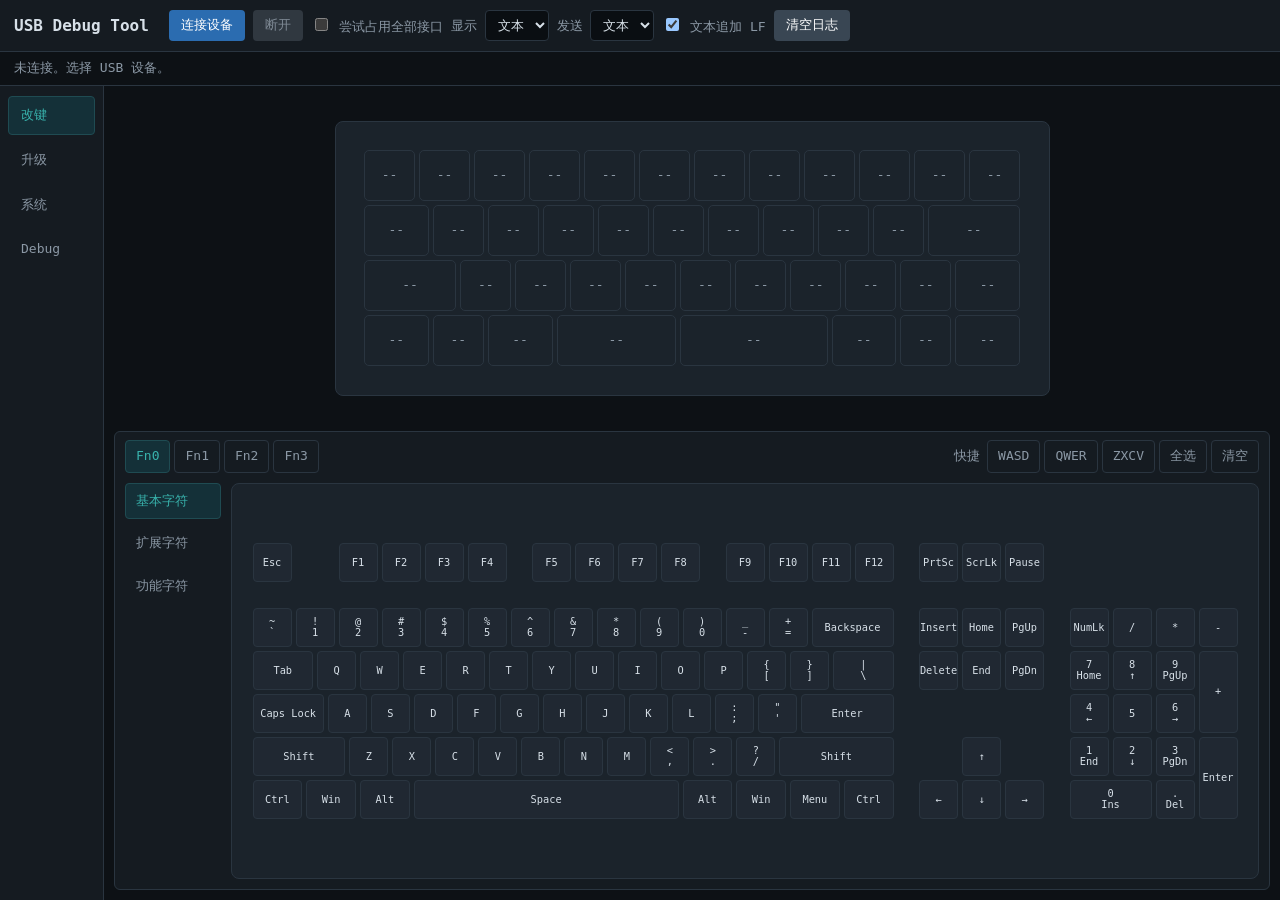
==== tests/cc/rotcc-web/index.html @ 6acacb56 "refactor(keyboards): 重构键盘模块，分离布局与核心代码，新增高级按键支持 1. 重构键盘模块结构，将布局相关代码从主CMakeLists.txt中分离，新增keyboards/ma" ====
<!DOCTYPE html>
<html lang="zh-CN">
<head>
<meta charset="utf-8">
<meta name="viewport" content="width=device-width, initial-scale=1">
  <meta http-equiv="Cache-Control" content="no-store, no-cache, must-revalidate">
  <meta http-equiv="Pragma" content="no-cache">
  <meta http-equiv="Expires" content="0">
<title> USB Debug Tool </title>
  <link rel="stylesheet" href="./css/app.css">
</head>
<body>
<header>
  <h1> USB Debug Tool </h1>
  <button id="btnConnect">连接设备</button>
  <button id="btnDisconnect" class="danger" disabled>断开</button>
  <label><input id="chkAllInterfaces" type="checkbox"> 尝试占用全部接口</label>
  <label>显示
    <select id="displayMode">
      <option value="text">文本</option>
      <option value="hex">HEX</option>
    </select>
  </label>
  <label>发送
    <select id="inputMode">
      <option value="text">文本</option>
      <option value="hex">HEX</option>
    </select>
  </label>
  <label><input id="chkLf" type="checkbox" checked> 文本追加 LF</label>
  <button id="btnClear" class="secondary">清空日志</button>
</header>

<div id="status">未连接。选择 USB 设备。</div>

<div id="app">
  <nav id="sidebar">
    <button class="nav-btn active" data-view="remap">改键</button>
    <button class="nav-btn" data-view="upgrade">升级</button>
    <button class="nav-btn" data-view="system">系统</button>
    <button class="nav-btn" data-view="debug">Debug</button>
  </nav>
  <main id="content">
    <section id="view-remap" class="view active">
      <section class="interface keyboard-card">
        <div class="kc-panel">
          <div id="keyboard" class="keyboard"></div>
        </div>
      </section>
      <section class="interface">
        <div class="kc-panel">
          <div class="kc-toolbar">
            <div id="kcLayers" class="kc-layers" role="group" aria-label="层"></div>
            <div class="kc-quick-group">
              <span class="muted">快捷</span>
              <div id="kcQuickSelect" class="kc-layers" role="group" aria-label="快捷多选"></div>
            </div>
          </div>
          <div class="picker">
            <div id="pickerTabs" class="picker-tabs"></div>
            <div id="pickerGroups" class="picker-groups"></div>
          </div>
        </div>
      </section>
    </section>

    <section id="view-upgrade" class="view">
      <section class="interface">
        <div class="interface-head">
          <strong class="grow">CC 调试 / 固件升级</strong>
          <span id="ccPacketInfo" class="muted">等待读取设备端点</span>
        </div>
        <div class="hint">
          走 Rot-Gen 帧（12 字节头，src=0/DST=1，options 请求位）+ Rot-CC 消息
          （cmd/subcmd/reserve/payload）。升级直接选择原始固件 bin：START 请求
          携带 fw_size 与 fw_crc32，DATA 发送固件数据，FINISH 校验通过后设备重启。
        </div>
        <div class="device-info-row">
          <span id="ccDeviceInfo">设备信息：--</span>
          <button id="btnCcQuery" class="secondary" disabled>查询设备信息</button>
        </div>
        <div class="upgrade-body">
          <div class="upgrade-row">
            <input id="firmwareFile" type="file" accept=".bin,.img,.fw,.ota">
            <button id="btnFirmwareStart" disabled>开始升级</button>
            <button id="btnFirmwareCancel" class="danger" disabled>取消</button>
          </div>
          <div id="firmwareState" aria-live="polite">请选择升级文件。</div>
          <progress id="firmwareProgress" max="1" value="0"></progress>
          <div class="firmware-meta-row">
            <div id="firmwareMeta">0 B / 0 B</div>
            <span id="firmwareDuration">总用时 --</span>
          </div>
        </div>
      </section>
    </section>

    <section id="view-system" class="view">
      <section id="sysPanel" class="interface">
        <div class="interface-head">
          <strong class="grow">Rot-CC 系统</strong>
          <span id="sysProtocol" class="muted">协议版本 --</span>
        </div>
        <div class="hint">
          系统命令：握手读取协议版本，按键数量用于校验当前键盘，重置可分别恢复改键、
          灯光与高级键模块，恢复出厂等价于下发 0xFFFFFFFF。
        </div>
        <div class="upgrade-body">
          <div class="upgrade-row">
            <button id="btnHandshake" class="secondary" disabled>握手</button>
            <button id="btnKeyCount" class="secondary" disabled>按键数量</button>
            <span id="sysKeyCount" class="muted">--</span>
            <button id="btnSysReboot" class="secondary" disabled>重启设备</button>
          </div>
          <div class="upgrade-row">
            <label><input id="chkResetKc" type="checkbox" checked> 改键</label>
            <label><input id="chkResetRgb" type="checkbox"> 灯光</label>
            <label><input id="chkResetAdv" type="checkbox"> 高级键</label>
            <button id="btnSysReset" class="secondary" disabled>恢复所选</button>
            <button id="btnSysResetAll" class="danger" disabled>恢复出厂</button>
          </div>
          <div id="sysState" class="hint">连接后可执行系统命令。</div>
        </div>
      </section>
    </section>

    <section id="view-debug" class="view">
      <div id="layout-bottom">
        <section id="left">
          <section id="interfaces">
            <div class="interface">
              <div class="interface-head"><strong>尚未连接</strong></div>
              <div class="hint">连接后会列出所有接口、端点和 claim 结果。</div>
            </div>
          </section>
        </section>
        <section id="right">
          <div id="log-head">
            <strong class="grow">数据日志</strong>
            <span id="traffic" class="muted">RX 0 B · TX 0 B</span>
          </div>
          <pre id="log"></pre>
        </section>
      </div>
    </section>
  </main>
</div>

  <script src="./js/core.js"></script>
  <script src="./js/protocol/rotgen.js"></script>
  <script src="./js/protocol/rotcc.js"></script>
  <script src="./js/cc/client.js"></script>
  <script src="./js/cc/endpoint.js"></script>
  <script src="./js/cc/request.js"></script>
  <script src="./js/cc/device-info.js"></script>
  <script src="./js/cc/system.js"></script>
  <script src="./js/keymap/data.js"></script>
  <script src="./js/keymap/picker.js"></script>
  <script src="./js/keymap/keyboard.js"></script>
  <script src="./js/firmware.js"></script>
  <script src="./js/ui.js"></script>
  <script src="./js/interfaces.js"></script>
  <script src="./js/keymap/layers.js"></script>
  <script src="./js/app.js"></script>
</body>
</html>
---- tests/cc/rotcc-web/css/app.css ----
:root {
    color-scheme: dark;
    --bg: #0d1115;
    --panel: #151b21;
    --panel2: #1b232b;
    --line: #2a3540;
    --text: #d7e0e8;
    --muted: #8b98a5;
    --accent: #38b2ac;
    --blue: #2b6cb0;
    --red: #e53e3e;
    --green: #38a169;
    --font-mono: "Cascadia Mono", Consolas, "Sarasa Mono SC", monospace;
  }
  * { box-sizing: border-box; }
  html, body { height: 100%; }
  body {
    margin: 0;
    display: flex;
    flex-direction: column;
    background: var(--bg);
    color: var(--text);
    font: 13px/1.45 var(--font-mono);
  }
  header {
    flex: none;
    display: flex;
    align-items: center;
    gap: 8px;
    flex-wrap: wrap;
    padding: 10px 14px;
    background: var(--panel);
    border-bottom: 1px solid var(--line);
  }
  header h1 {
    margin: 0 12px 0 0;
    font-size: 16px;
    font-weight: 600;
  }
  button, select, input {
    font: inherit;
  }
  button {
    border: 0;
    border-radius: 4px;
    padding: 6px 12px;
    color: #fff;
    background: var(--blue);
    cursor: pointer;
  }
  button.secondary { background: #394653; }
  button.danger { background: #7b2d2d; }
  button:disabled {
    color: #7f8a95;
    background: #303840;
    cursor: not-allowed;
  }
  input, select {
    min-width: 0;
    padding: 6px 8px;
    color: var(--text);
    background: #0a0e12;
    border: 1px solid var(--line);
    border-radius: 4px;
    outline: none;
  }
  input:focus, select:focus { border-color: var(--accent); }
  label { color: var(--muted); }
  #status {
    flex: none;
    padding: 7px 14px;
    color: var(--muted);
    border-bottom: 1px solid var(--line);
  }
  #status b { color: var(--accent); font-weight: normal; }
  #app {
    flex: 1 1 auto;
    min-height: 0;
    display: flex;
  }
  #sidebar {
    flex: 0 0 104px;
    display: flex;
    flex-direction: column;
    gap: 6px;
    padding: 10px 8px;
    background: var(--panel);
    border-right: 1px solid var(--line);
  }
  .nav-btn {
    padding: 9px 12px;
    text-align: left;
    color: var(--muted);
    background: transparent;
    border: 1px solid transparent;
  }
  .nav-btn:hover { color: var(--text); background: var(--panel2); }
  .nav-btn.active {
    color: var(--accent);
    background: #143038;
    border-color: #1f4b52;
  }
  #content {
    flex: 1 1 auto;
    min-width: 0;
    min-height: 0;
    display: flex;
    padding: 10px;
  }
  .view {
    display: none;
    flex: 1 1 auto;
    min-width: 0;
    min-height: 0;
    flex-direction: column;
    gap: 10px;
    overflow-y: auto;
  }
  .view.active { display: flex; }
  #view-debug { overflow: hidden; }
  /* 改键页上 40%、下 60%，窗口过矮时整页滚动 */
  #view-remap { overflow-y: auto; }
  #view-remap > .interface { min-height: 0; }
  #view-remap > .keyboard-card {
    flex: 4 1 0;
    min-height: 120px;
    padding: 10px;
    background: transparent;
    border: 0;
    overflow: visible;
  }
  #view-remap > .interface:not(.keyboard-card) { flex: 6 1 0; min-height: 200px; }
  #layout-bottom {
    flex: 1 1 auto;
    min-height: 0;
    display: grid;
    grid-template-columns: minmax(0, 0.95fr) minmax(0, 1.05fr);
    gap: 10px;
  }
  #left {
    min-width: 0;
    min-height: 0;
    display: flex;
    flex-direction: column;
    gap: 9px;
    overflow-y: auto;
  }
  /* 卡片保持内容高度，超出时由 #left 滚动，避免被 flex 压缩后裁切 */
  #left > * { flex: 0 0 auto; }
  #interfaces {
    display: flex;
    flex-direction: column;
    gap: 9px;
  }
  .interface {
    background: var(--panel);
    border: 1px solid var(--line);
    border-radius: 6px;
    overflow: hidden;
  }
  .interface-head {
    display: flex;
    align-items: center;
    gap: 8px;
    padding: 8px 10px;
    background: var(--panel2);
  }
  .interface-head strong { font-size: 14px; }
  .grow { flex: 1; }
  .muted { color: var(--muted); }
  .hint {
    color: var(--muted);
    font-size: 12px;
    padding: 0 10px 7px;
  }
  .claim {
    color: var(--muted);
    white-space: nowrap;
  }
  .claim.ok { color: var(--accent); }
  .claim.fail { color: #fc8181; }
  .endpoints { padding: 4px 10px 10px; }
  .endpoint {
    padding: 8px 0;
    border-top: 1px solid #222c35;
  }
  .endpoint:first-child { border-top: 0; }
  .endpoint-line {
    display: flex;
    align-items: center;
    gap: 8px;
    flex-wrap: wrap;
  }
  .endpoint-name { flex: 1 1 170px; min-width: 0; }
  .endpoint-name b { color: var(--accent); font-weight: normal; }
  .read-state {
    color: var(--muted);
    font-size: 12px;
    margin-left: auto;
  }
  .upgrade-body {
    display: flex;
    flex-direction: column;
    gap: 8px;
    padding: 8px 10px 10px;
  }
  .upgrade-row {
    display: flex;
    align-items: center;
    gap: 7px;
    flex-wrap: wrap;
  }
  .upgrade-row input[type="file"] { flex: 1 1 200px; min-width: 0; }
  .kc-panel {
    display: flex;
    flex-direction: column;
    gap: 8px;
    padding: 8px 10px 10px;
  }
  /* 键盘卡片撑满上半区，键盘在其中水平垂直居中 */
  .keyboard-card .kc-panel {
    height: 100%;
    padding: 16px;
    align-items: center;
    justify-content: center;
  }
  /* 键盘底色只比键帽范围外扩 1U，不影响键帽尺寸 */
  .keyboard-card .keyboard {
    position: relative;
    isolation: isolate;
  }
  .keyboard-card .keyboard::before {
    content: '';
    position: absolute;
    inset: calc(var(--u) * -0.5);
    z-index: -1;
    background: var(--panel2);
    border: 1px solid var(--line);
    border-radius: 8px;
  }
  #view-remap > .interface:not(.keyboard-card) .kc-panel {
    height: 100%;
    gap: 10px;
  }
  .picker {
    flex: 1 1 auto;
    min-height: 0;
    display: flex;
    gap: 10px;
  }
  .picker-tabs {
    flex: 0 0 96px;
    display: flex;
    flex-direction: column;
    gap: 6px;
  }
  .picker-tab {
    padding: 8px 10px;
    text-align: left;
    color: var(--muted);
    background: transparent;
    border: 1px solid transparent;
  }
  .picker-tab:hover { color: var(--text); background: var(--panel2); }
  .picker-tab.active {
    color: var(--accent);
    background: #143038;
    border-color: #1f4b52;
  }
  .picker-groups,
  .picker-board {
    flex: 1 1 auto;
    min-width: 0;
    min-height: 0;
    padding: 10px;
    background: var(--panel2);
    border: 1px solid var(--line);
    border-radius: 8px;
  }
  .picker-groups {
    overflow-y: auto;
    display: flex;
    flex-direction: column;
    gap: 10px;
  }
  .picker-group-title {
    margin: 0 0 6px;
    font-size: 12px;
    font-weight: normal;
    color: var(--muted);
  }
  .picker-keys {
    display: flex;
    flex-wrap: wrap;
    gap: 6px;
  }
  .pick-key {
    min-width: 58px;
    height: 32px;
    padding: 0 8px;
    color: var(--text);
    background: var(--panel2);
    border: 1px solid var(--line);
    border-radius: 5px;
    font-size: 12px;
  }
  .pick-key:hover { color: #e6fffb; border-color: var(--accent); }
  /* 基本字符页：整块 104 配列网格，1u 键帽为正方形。 */
  .picker-board {
    overflow: auto;
    display: flex;
    align-items: center;
    justify-content: center;
  }
  .board {
    flex: none;
    display: grid;
    grid-template-columns:
      repeat(60, var(--q)) var(--sg)
      repeat(12, var(--q)) var(--sg)
      repeat(16, var(--q));
    /* F 区与主键区之间留 0.5U 间隔 */
    grid-template-rows: var(--key) var(--sg) repeat(5, var(--key));
  }
  .board-key {
    margin: 2px;
    min-width: 0;
    padding: 0 2px;
    color: var(--text);
    background: #202832;
    border: 1px solid var(--line);
    border-radius: 4px;
    font-size: clamp(10px, calc(var(--key) * 0.24), 13px);
    line-height: 1.05;
    white-space: pre-line;
    overflow: hidden;
    display: flex;
    align-items: center;
    justify-content: center;
    text-align: center;
  }
  .board-key:hover { color: #e6fffb; border-color: var(--accent); }
  .kc-toolbar {
    display: flex;
    align-items: center;
    gap: 7px;
    flex-wrap: wrap;
  }
  .kc-layers { display: flex; gap: 4px; }
  .kc-quick-group {
    margin-left: auto;
    display: flex;
    align-items: center;
    gap: 7px;
  }
  .kc-layer {
    padding: 6px 10px;
    color: var(--muted);
    background: transparent;
    border: 1px solid var(--line);
    border-radius: 4px;
  }
  .kc-layer:hover { color: var(--text); background: var(--panel2); }
  .kc-layer.active {
    color: var(--accent);
    background: #143038;
    border-color: #1f4b52;
  }
  .kc-toolbar #kcCode { flex: 1 1 140px; min-width: 0; }
  /* 40base 42 键：按 1/4U 列网格摆放，每行 12U，1U 键帽为正方形 */
  .keyboard {
    --u: 36px;
    flex: none;
    display: grid;
    grid-template-columns: repeat(48, calc(var(--u) / 4));
    grid-template-rows: repeat(4, var(--u));
    margin: 0 auto;
  }
  .keycap {
    display: flex;
    flex-direction: column;
    align-items: center;
    justify-content: center;
    gap: 1px;
    min-width: 0;
    margin: 2px;
    padding: 3px 4px;
    color: var(--text);
    background: var(--panel2);
    border: 1px solid var(--line);
    border-radius: 5px;
    font: inherit;
    font-size: clamp(10px, calc(var(--u) * 0.24), 13px);
    line-height: 1.15;
    cursor: pointer;
    overflow: hidden;
    user-select: none;
  }
  .keycap:hover { border-color: var(--accent); }
  .keycap.selected {
    color: #e6fffb;
    background: #143038;
    border-color: var(--accent);
    box-shadow: inset 0 0 0 1px var(--accent);
  }
  .keycap .kc-value {
    max-width: 100%;
    overflow: hidden;
    text-overflow: ellipsis;
    white-space: nowrap;
    font-size: inherit;
    color: var(--muted);
  }
  .keycap .kc-value.set { color: var(--text); }
  .device-info-row {
    display: flex;
    align-items: center;
    gap: 10px;
    flex-wrap: wrap;
    padding: 8px 10px;
    border-top: 1px solid #222c35;
    border-bottom: 1px solid #222c35;
  }
  #ccDeviceInfo {
    flex: 1 1 240px;
    min-width: 0;
    color: var(--accent);
    font-size: 12px;
    overflow-wrap: anywhere;
    white-space: pre-line;
  }
  #firmwareState { color: var(--accent); }
  #firmwareState.warn { color: #f6ad55; }
  #firmwareState.err { color: #fc8181; }
  #firmwareProgress {
    width: 100%;
    height: 10px;
    accent-color: var(--accent);
  }
  #firmwareMeta {
    min-height: 17px;
    color: var(--muted);
    font-size: 12px;
  }
  .firmware-meta-row {
    display: flex;
    align-items: center;
    gap: 12px;
  }
  #firmwareDuration {
    margin-left: auto;
    color: var(--accent);
    font-size: 12px;
    white-space: nowrap;
  }
  .send-row {
    display: flex;
    gap: 7px;
    margin-top: 7px;
  }
  .send-row input { flex: 1; }
  #right {
    min-width: 0;
    min-height: 0;
    display: flex;
    flex-direction: column;
    background: var(--panel);
    border: 1px solid var(--line);
    border-radius: 6px;
    overflow: hidden;
  }
  #log-head {
    flex: none;
    display: flex;
    align-items: center;
    gap: 8px;
    padding: 8px 10px;
    background: var(--panel2);
    border-bottom: 1px solid var(--line);
  }
  #log {
    flex: 1 1 auto;
    min-height: 0;
    margin: 0;
    padding: 9px 10px;
    overflow: auto;
    white-space: pre-wrap;
    word-break: break-all;
    background: #090c0f;
  }
  .warn { color: #f6ad55; }
  .err { color: #fc8181; }
  @media (max-width: 900px) {
    html, body { height: auto; }
    body { display: block; min-height: 100%; }
    #app { display: block; }
    #sidebar {
      flex-direction: row;
      overflow-x: auto;
      padding: 8px;
      border-right: 0;
      border-bottom: 1px solid var(--line);
    }
    .nav-btn { flex: 0 0 auto; text-align: center; }
    #content { display: block; }
    .view { display: none; }
    .view.active { display: flex; }
    #layout-bottom { display: block; }
    #left { overflow: visible; }
    #right { height: 60vh; margin-top: 10px; }
  }
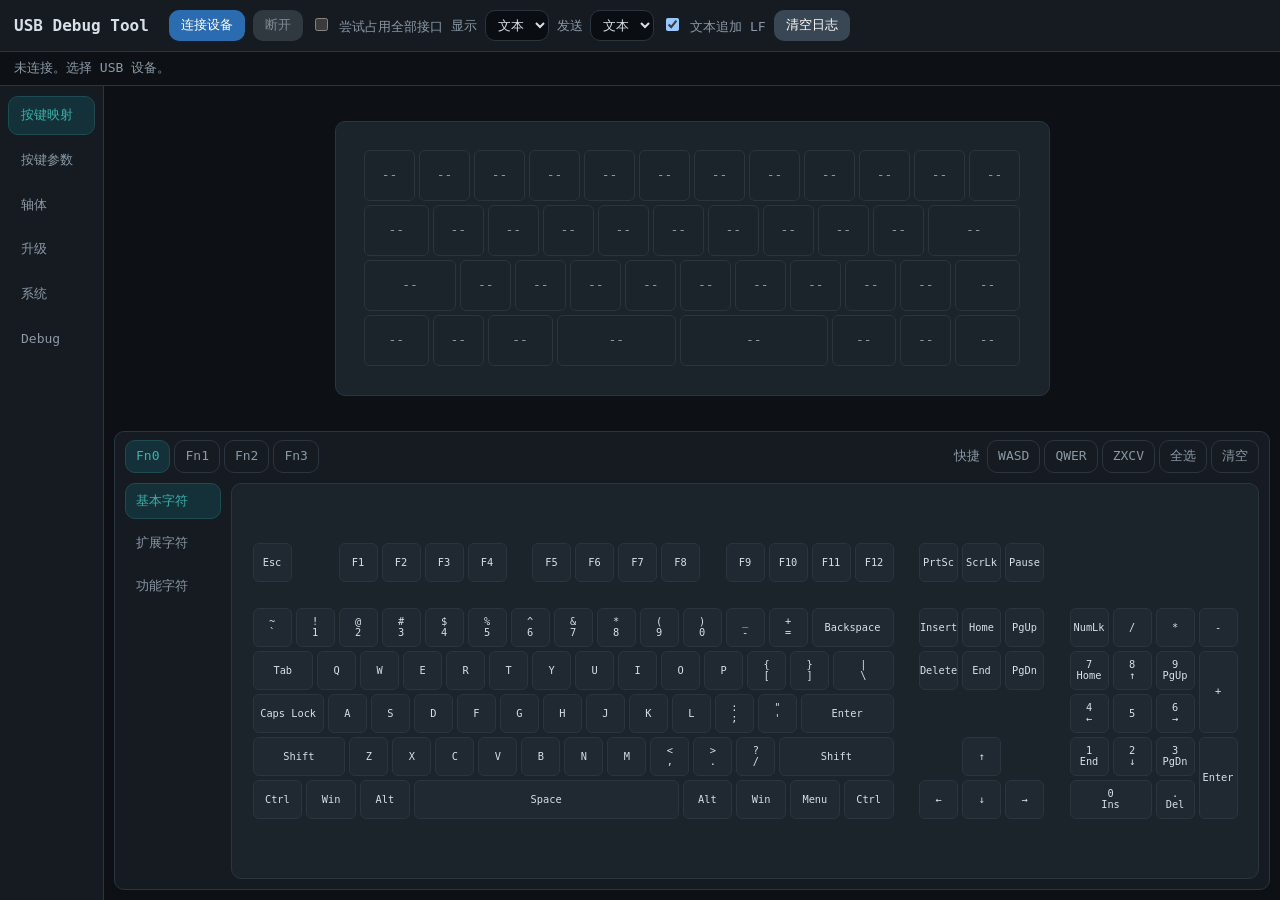
==== commit 8a19aebb: "feat: 添加按键参数和轴体配置功能 新增按键参数（触发模式、死区、常规触发、快速触发、tick参数）配置界面 新增轴体选择和设置功能 更新USB协议以支持轴体命令和按键参数读写 调整ADC配置以适" ====
--- a/tests/cc/rotcc-web/index.html
+++ b/tests/cc/rotcc-web/index.html
@@ -35,7 +35,9 @@
 
 <div id="app">
   <nav id="sidebar">
-    <button class="nav-btn active" data-view="remap">改键</button>
+    <button class="nav-btn active" data-view="remap">按键映射</button>
+    <button class="nav-btn" data-view="param">按键参数</button>
+    <button class="nav-btn" data-view="axis">轴体</button>
     <button class="nav-btn" data-view="upgrade">升级</button>
     <button class="nav-btn" data-view="system">系统</button>
     <button class="nav-btn" data-view="debug">Debug</button>
@@ -120,6 +122,73 @@
             <button id="btnSysResetAll" class="danger" disabled>恢复出厂</button>
           </div>
           <div id="sysState" class="hint">连接后可执行系统命令。</div>
+        </div>
+      </section>
+    </section>
+
+    <section id="view-param" class="view">
+      <section class="interface keyboard-card">
+        <div class="kc-panel">
+          <div id="paramKeyboard" class="keyboard"></div>
+        </div>
+      </section>
+      <section class="interface param-workspace">
+        <div class="interface-head">
+          <strong class="grow">按键参数</strong>
+          <span id="paramState" class="muted">未选择</span>
+        </div>
+        <div class="param-toolbar">
+          <span id="paramSelection" class="muted">已选择 0 个键位</span>
+          <button id="btnParamSelectAll" class="secondary" disabled>全选</button>
+          <button id="btnParamClear" class="secondary" disabled>清空</button>
+        </div>
+        <div class="param-body">
+          <div id="paramTabs" class="param-tabs" role="group" aria-label="参数分类"></div>
+          <div class="param-content">
+            <div class="upgrade-row">
+              <button id="btnParamRead" class="secondary" disabled>读取</button>
+              <button id="btnParamWrite" disabled>写入</button>
+            </div>
+            <div id="paramForm" class="param-form">
+              <div class="hint">选择分类后点击“读取”。</div>
+            </div>
+          </div>
+        </div>
+      </section>
+    </section>
+
+    <section id="view-axis" class="view">
+      <section class="interface keyboard-card">
+        <div class="kc-panel">
+          <div id="axisKeyboard" class="keyboard"></div>
+        </div>
+      </section>
+      <section class="interface param-workspace">
+        <div class="interface-head">
+          <strong class="grow">按键轴体</strong>
+          <span id="axisSupport" class="muted">支持列表 --</span>
+        </div>
+        <div class="param-toolbar">
+          <span id="axisSelection" class="muted">已选择 0 个键位</span>
+          <button id="btnAxisSelectAll" class="secondary" disabled>全选</button>
+          <button id="btnAxisClear" class="secondary" disabled>清空</button>
+        </div>
+        <div class="param-body">
+          <div id="axisTabs" class="param-tabs" role="group" aria-label="轴体分类"></div>
+          <div class="param-content">
+            <div id="axisListPanel">
+              <div class="upgrade-row">
+                <button id="btnAxisList" class="secondary" disabled>读取支持列表</button>
+              </div>
+            </div>
+            <div id="axisSetPanel" hidden>
+              <div class="upgrade-row">
+                <label>轴体 <select id="axisValue" disabled></select></label>
+                <button id="btnAxisWrite" disabled>写入轴体</button>
+              </div>
+            </div>
+            <div id="axisState" class="hint">尚未读取支持列表。</div>
+          </div>
         </div>
       </section>
     </section>
@@ -157,6 +226,8 @@
   <script src="./js/keymap/data.js"></script>
   <script src="./js/keymap/picker.js"></script>
   <script src="./js/keymap/keyboard.js"></script>
+  <script src="./js/keymap/params.js"></script>
+  <script src="./js/keymap/axis.js"></script>
   <script src="./js/firmware.js"></script>
   <script src="./js/ui.js"></script>
   <script src="./js/interfaces.js"></script>
--- a/tests/cc/rotcc-web/css/app.css
+++ b/tests/cc/rotcc-web/css/app.css
@@ -42,7 +42,7 @@
   }
   button {
     border: 0;
-    border-radius: 4px;
+    border-radius: 10px;
     padding: 6px 12px;
     color: #fff;
     background: var(--blue);
@@ -61,7 +61,7 @@
     color: var(--text);
     background: #0a0e12;
     border: 1px solid var(--line);
-    border-radius: 4px;
+    border-radius: 10px;
     outline: none;
   }
   input:focus, select:focus { border-color: var(--accent); }
@@ -118,10 +118,16 @@
   }
   .view.active { display: flex; }
   #view-debug { overflow: hidden; }
-  /* 改键页上 40%、下 60%，窗口过矮时整页滚动 */
-  #view-remap { overflow-y: auto; }
-  #view-remap > .interface { min-height: 0; }
-  #view-remap > .keyboard-card {
+  /* 改键/按键参数/轴体页：上层键盘 40%，下层操作区 60%，窗口过矮时整页滚动 */
+  #view-remap,
+  #view-param,
+  #view-axis { overflow-y: auto; }
+  #view-remap > .interface,
+  #view-param > .interface,
+  #view-axis > .interface { min-height: 0; }
+  #view-remap > .keyboard-card,
+  #view-param > .keyboard-card,
+  #view-axis > .keyboard-card {
     flex: 4 1 0;
     min-height: 120px;
     padding: 10px;
@@ -129,7 +135,12 @@
     border: 0;
     overflow: visible;
   }
-  #view-remap > .interface:not(.keyboard-card) { flex: 6 1 0; min-height: 200px; }
+  #view-remap > .interface:not(.keyboard-card),
+  #view-param > .interface:not(.keyboard-card),
+  #view-axis > .interface:not(.keyboard-card) {
+    flex: 6 1 0;
+    min-height: 200px;
+  }
   #layout-bottom {
     flex: 1 1 auto;
     min-height: 0;
@@ -155,7 +166,7 @@
   .interface {
     background: var(--panel);
     border: 1px solid var(--line);
-    border-radius: 6px;
+    border-radius: 10px;
     overflow: hidden;
   }
   .interface-head {
@@ -236,7 +247,7 @@
     z-index: -1;
     background: var(--panel2);
     border: 1px solid var(--line);
-    border-radius: 8px;
+    border-radius: 10px;
   }
   #view-remap > .interface:not(.keyboard-card) .kc-panel {
     height: 100%;
@@ -275,7 +286,7 @@
     padding: 10px;
     background: var(--panel2);
     border: 1px solid var(--line);
-    border-radius: 8px;
+    border-radius: 10px;
   }
   .picker-groups {
     overflow-y: auto;
@@ -301,7 +312,7 @@
     color: var(--text);
     background: var(--panel2);
     border: 1px solid var(--line);
-    border-radius: 5px;
+    border-radius: 10px;
     font-size: 12px;
   }
   .pick-key:hover { color: #e6fffb; border-color: var(--accent); }
@@ -329,7 +340,7 @@
     color: var(--text);
     background: #202832;
     border: 1px solid var(--line);
-    border-radius: 4px;
+    border-radius: 6px;
     font-size: clamp(10px, calc(var(--key) * 0.24), 13px);
     line-height: 1.05;
     white-space: pre-line;
@@ -358,7 +369,7 @@
     color: var(--muted);
     background: transparent;
     border: 1px solid var(--line);
-    border-radius: 4px;
+    border-radius: 10px;
   }
   .kc-layer:hover { color: var(--text); background: var(--panel2); }
   .kc-layer.active {
@@ -388,7 +399,7 @@
     color: var(--text);
     background: var(--panel2);
     border: 1px solid var(--line);
-    border-radius: 5px;
+    border-radius: 6px;
     font: inherit;
     font-size: clamp(10px, calc(var(--u) * 0.24), 13px);
     line-height: 1.15;
@@ -466,7 +477,7 @@
     flex-direction: column;
     background: var(--panel);
     border: 1px solid var(--line);
-    border-radius: 6px;
+    border-radius: 10px;
     overflow: hidden;
   }
   #log-head {
@@ -490,6 +501,65 @@
   }
   .warn { color: #f6ad55; }
   .err { color: #fc8181; }
+  .param-workspace {
+    display: flex;
+    flex-direction: column;
+    min-height: 0;
+  }
+  .param-toolbar {
+    display: flex;
+    align-items: center;
+    gap: 8px;
+    flex-wrap: wrap;
+    padding: 0 10px 8px;
+  }
+  .param-body {
+    flex: 1 1 auto;
+    min-height: 0;
+    display: flex;
+    gap: 10px;
+    padding: 0 10px 10px;
+  }
+  .param-tabs {
+    flex: 0 0 120px;
+    display: flex;
+    flex-direction: column;
+    gap: 6px;
+  }
+  .param-content {
+    flex: 1 1 auto;
+    min-width: 0;
+    min-height: 0;
+    display: flex;
+    flex-direction: column;
+    gap: 8px;
+    overflow-y: auto;
+  }
+  .param-form {
+    min-height: 86px;
+    padding: 10px;
+    background: var(--panel2);
+    border: 1px solid var(--line);
+    border-radius: 10px;
+  }
+  .param-form > .hint { padding: 0; }
+  .param-form-grid {
+    display: flex;
+    flex-wrap: wrap;
+    gap: 12px;
+  }
+  .param-field {
+    display: flex;
+    flex-direction: column;
+    gap: 4px;
+    color: var(--muted);
+  }
+  .param-field input[type="number"] { width: 120px; }
+  .param-field select { min-width: 160px; }
+  .param-field input[type="checkbox"] {
+    width: 18px;
+    height: 18px;
+  }
   @media (max-width: 900px) {
     html, body { height: auto; }
     body { display: block; min-height: 100%; }
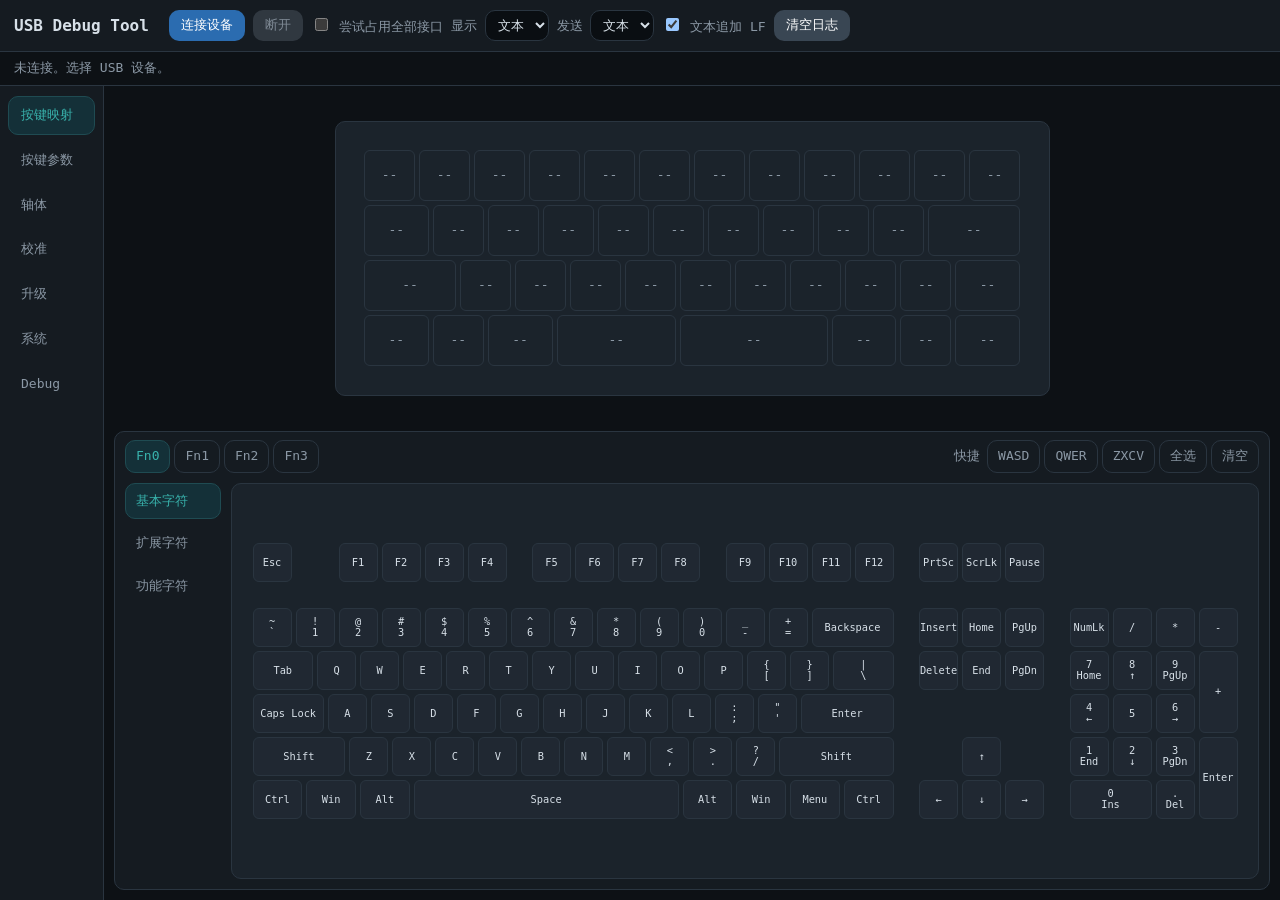
==== commit 654dd837: "feat: 为键盘添加按键校准功能 新增按键校准模块，支持按键的 ADC 量程校准，包含校准线程、 升级模块重构，移除独立初始化逻辑，改用实时查询 ROM remap 状态。 调整线程优先级和内存配置" ====
--- a/tests/cc/rotcc-web/index.html
+++ b/tests/cc/rotcc-web/index.html
@@ -38,6 +38,7 @@
     <button class="nav-btn active" data-view="remap">按键映射</button>
     <button class="nav-btn" data-view="param">按键参数</button>
     <button class="nav-btn" data-view="axis">轴体</button>
+    <button class="nav-btn" data-view="calib">校准</button>
     <button class="nav-btn" data-view="upgrade">升级</button>
     <button class="nav-btn" data-view="system">系统</button>
     <button class="nav-btn" data-view="debug">Debug</button>
@@ -104,8 +105,9 @@
           <span id="sysProtocol" class="muted">协议版本 --</span>
         </div>
         <div class="hint">
-          系统命令：握手读取协议版本，按键数量用于校验当前键盘，重置可分别恢复改键、
-          灯光与高级键模块，恢复出厂等价于下发 0xFFFFFFFF。
+          系统命令：握手读取协议版本，按键数量用于校验当前键盘，驱动弹窗控制重新枚举时
+          是否声明 WebUSB 跳转能力，重置可分别恢复改键、灯光与高级键模块，
+          恢复出厂等价于下发 0xFFFFFFFF。
         </div>
         <div class="upgrade-body">
           <div class="upgrade-row">
@@ -113,6 +115,13 @@
             <button id="btnKeyCount" class="secondary" disabled>按键数量</button>
             <span id="sysKeyCount" class="muted">--</span>
             <button id="btnSysReboot" class="secondary" disabled>重启设备</button>
+          </div>
+          <div class="upgrade-row">
+            <button id="btnPopupSupport" class="secondary" disabled>检查弹窗支持</button>
+            <button id="btnPopupRead" class="secondary" disabled>读取弹窗</button>
+            <label><input id="chkPopup" type="checkbox" disabled> 驱动弹窗</label>
+            <button id="btnPopupWrite" class="secondary" disabled>写入弹窗</button>
+            <span id="sysPopup" class="muted">驱动弹窗 --</span>
           </div>
           <div class="upgrade-row">
             <label><input id="chkResetKc" type="checkbox" checked> 改键</label>
@@ -145,12 +154,8 @@
         <div class="param-body">
           <div id="paramTabs" class="param-tabs" role="group" aria-label="参数分类"></div>
           <div class="param-content">
-            <div class="upgrade-row">
-              <button id="btnParamRead" class="secondary" disabled>读取</button>
-              <button id="btnParamWrite" disabled>写入</button>
-            </div>
             <div id="paramForm" class="param-form">
-              <div class="hint">选择分类后点击“读取”。</div>
+              <div class="hint">选择按键后自动读取，修改参数后自动写入。</div>
             </div>
           </div>
         </div>
@@ -170,6 +175,7 @@
         </div>
         <div class="param-toolbar">
           <span id="axisSelection" class="muted">已选择 0 个键位</span>
+          <button id="btnAxisRead" class="secondary" disabled>读取轴体</button>
           <button id="btnAxisSelectAll" class="secondary" disabled>全选</button>
           <button id="btnAxisClear" class="secondary" disabled>清空</button>
         </div>
@@ -177,18 +183,48 @@
           <div id="axisTabs" class="param-tabs" role="group" aria-label="轴体分类"></div>
           <div class="param-content">
             <div id="axisListPanel">
-              <div class="upgrade-row">
-                <button id="btnAxisList" class="secondary" disabled>读取支持列表</button>
-              </div>
+              <div id="axisListText" class="hint">支持列表 --</div>
             </div>
             <div id="axisSetPanel" hidden>
               <div class="upgrade-row">
                 <label>轴体 <select id="axisValue" disabled></select></label>
-                <button id="btnAxisWrite" disabled>写入轴体</button>
               </div>
             </div>
-            <div id="axisState" class="hint">尚未读取支持列表。</div>
-          </div>
+            <div id="axisState" class="hint">选择按键后自动读取支持列表。</div>
+          </div>
+        </div>
+      </section>
+    </section>
+
+    <section id="view-calib" class="view">
+      <section class="interface keyboard-card">
+        <div class="kc-panel">
+          <div id="calibKeyboard" class="keyboard readonly"></div>
+        </div>
+      </section>
+      <section class="interface">
+        <div class="interface-head">
+          <strong class="grow">按键校准</strong>
+          <span id="calibStatus" class="muted">校准 --</span>
+        </div>
+        <div class="hint">
+          开始校准后，依次把每个按键按压到底再完全松开，让设备记录每个按键的
+          ADC 量程；点击完成校准时保存量程并重新计算触发曲线，停止校准则放弃
+          本次采样。自校准是设备上电后的自动校准开关，保存在板载信息里。
+        </div>
+        <div class="upgrade-body">
+          <div class="upgrade-row">
+            <button id="btnCalibRead" class="secondary" disabled>读取校准状态</button>
+            <button id="btnCalibStart" class="secondary" disabled>开始校准</button>
+            <button id="btnCalibFinish" disabled>完成校准</button>
+            <button id="btnCalibStop" class="secondary" disabled>停止校准</button>
+          </div>
+          <div class="upgrade-row">
+            <button id="btnAutoCalibRead" class="secondary" disabled>读取自校准</button>
+            <label><input id="chkAutoCalib" type="checkbox" disabled> 自校准</label>
+            <button id="btnAutoCalibWrite" class="secondary" disabled>写入自校准</button>
+          </div>
+          <div id="calibState" class="hint">连接后可执行校准。</div>
         </div>
       </section>
     </section>
@@ -223,6 +259,7 @@
   <script src="./js/cc/request.js"></script>
   <script src="./js/cc/device-info.js"></script>
   <script src="./js/cc/system.js"></script>
+  <script src="./js/cc/calib.js"></script>
   <script src="./js/keymap/data.js"></script>
   <script src="./js/keymap/picker.js"></script>
   <script src="./js/keymap/keyboard.js"></script>
--- a/tests/cc/rotcc-web/css/app.css
+++ b/tests/cc/rotcc-web/css/app.css
@@ -118,16 +118,19 @@
   }
   .view.active { display: flex; }
   #view-debug { overflow: hidden; }
-  /* 改键/按键参数/轴体页：上层键盘 40%，下层操作区 60%，窗口过矮时整页滚动 */
+  /* 改键/按键参数/轴体/校准页：上层键盘 40%，下层操作区 60%，窗口过矮时整页滚动 */
   #view-remap,
   #view-param,
-  #view-axis { overflow-y: auto; }
+  #view-axis,
+  #view-calib { overflow-y: auto; }
   #view-remap > .interface,
   #view-param > .interface,
-  #view-axis > .interface { min-height: 0; }
+  #view-axis > .interface,
+  #view-calib > .interface { min-height: 0; }
   #view-remap > .keyboard-card,
   #view-param > .keyboard-card,
-  #view-axis > .keyboard-card {
+  #view-axis > .keyboard-card,
+  #view-calib > .keyboard-card {
     flex: 4 1 0;
     min-height: 120px;
     padding: 10px;
@@ -137,7 +140,8 @@
   }
   #view-remap > .interface:not(.keyboard-card),
   #view-param > .interface:not(.keyboard-card),
-  #view-axis > .interface:not(.keyboard-card) {
+  #view-axis > .interface:not(.keyboard-card),
+  #view-calib > .interface:not(.keyboard-card) {
     flex: 6 1 0;
     min-height: 200px;
   }
@@ -408,6 +412,8 @@
     user-select: none;
   }
   .keycap:hover { border-color: var(--accent); }
+  .keyboard.readonly .keycap { cursor: default; }
+  .keyboard.readonly .keycap:hover { border-color: var(--line); }
   .keycap.selected {
     color: #e6fffb;
     background: #143038;
@@ -495,6 +501,7 @@
     margin: 0;
     padding: 9px 10px;
     overflow: auto;
+    overflow-anchor: none;
     white-space: pre-wrap;
     word-break: break-all;
     background: #090c0f;
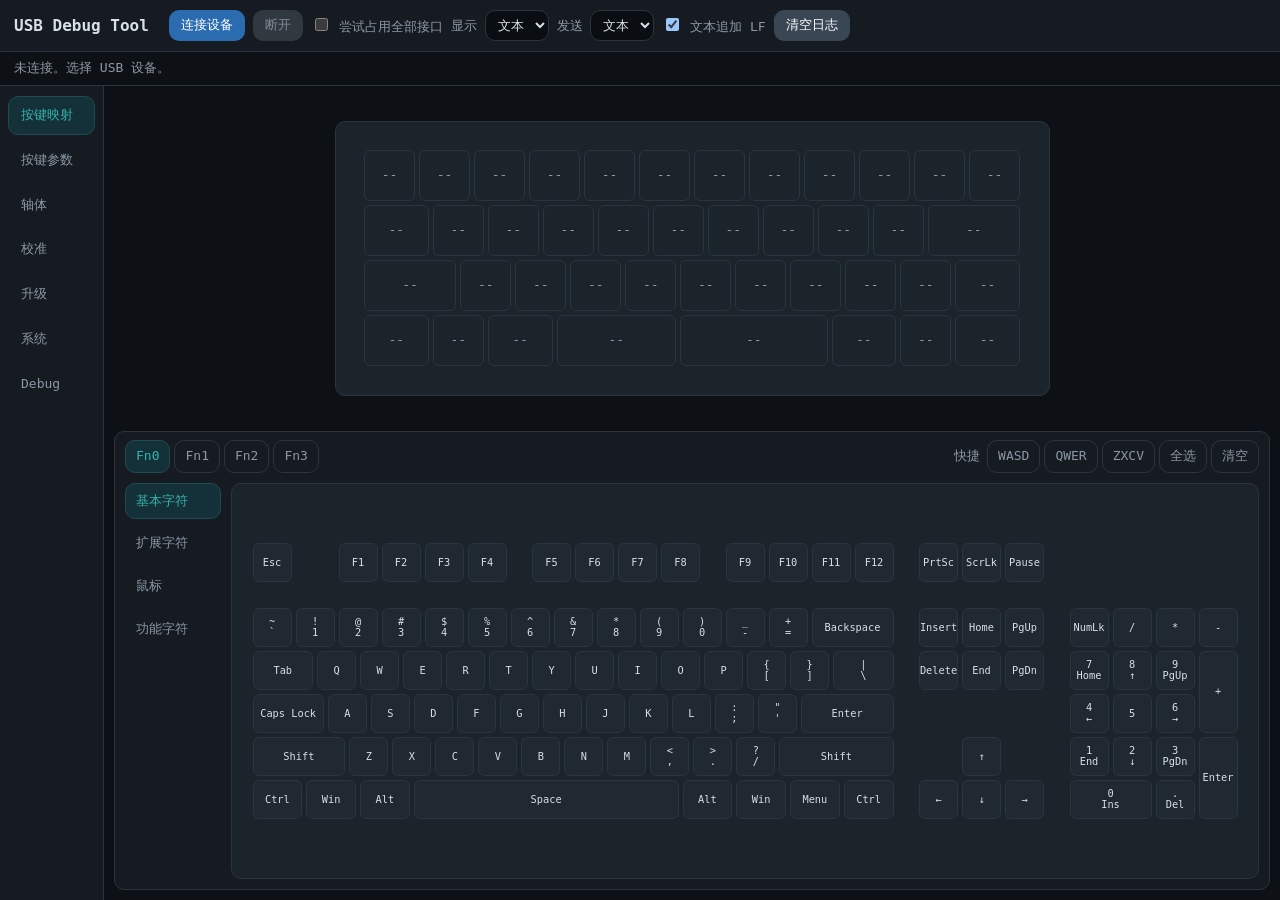
==== commit 2a2503b9: "feat: 支持根据USB速度动态调整CC端点大小并分片读取批量数据" ====
--- a/tests/cc/rotcc-web/index.html
+++ b/tests/cc/rotcc-web/index.html
@@ -1,4 +1,4 @@
-<!DOCTYPE html>
+﻿<!DOCTYPE html>
 <html lang="zh-CN">
 <head>
 <meta charset="utf-8">
@@ -7,7 +7,7 @@
   <meta http-equiv="Pragma" content="no-cache">
   <meta http-equiv="Expires" content="0">
 <title> USB Debug Tool </title>
-  <link rel="stylesheet" href="./css/app.css">
+  <link rel="stylesheet" href="./css/app.css?v=1">
 </head>
 <body>
 <header>
@@ -199,18 +199,22 @@
     <section id="view-calib" class="view">
       <section class="interface keyboard-card">
         <div class="kc-panel">
-          <div id="calibKeyboard" class="keyboard readonly"></div>
-        </div>
-      </section>
-      <section class="interface">
+          <div id="calibKeyboard" class="keyboard"></div>
+        </div>
+      </section>
+      <div class="calib-workspace">
+        <section class="interface calib-panel">
         <div class="interface-head">
           <strong class="grow">按键校准</strong>
           <span id="calibStatus" class="muted">校准 --</span>
         </div>
         <div class="hint">
           开始校准后，依次把每个按键按压到底再完全松开，让设备记录每个按键的
-          ADC 量程；点击完成校准时保存量程并重新计算触发曲线，停止校准则放弃
+          量程；点击完成校准时保存量程并重新计算触发曲线，停止校准则放弃
           本次采样。自校准是设备上电后的自动校准开关，保存在板载信息里。
+          sensor 上报开启后，设备按固定频率把所有按键sensor的数据发到上位机，
+          键盘上会实时显示行程（mm）；点击按键可查看该键最近 5 秒的 dist 曲线，
+          曲线按下为蓝色、释放为粉红色，状态切换处按下打绿点、释放打红点。
         </div>
         <div class="upgrade-body">
           <div class="upgrade-row">
@@ -224,9 +228,29 @@
             <label><input id="chkAutoCalib" type="checkbox" disabled> 自校准</label>
             <button id="btnAutoCalibWrite" class="secondary" disabled>写入自校准</button>
           </div>
+          <div class="upgrade-row">
+            <label><input id="chkSensorRpt" type="checkbox" disabled> sensor 上报</label>
+            <button id="btnSensorRptWrite" class="secondary" disabled>写入上报</button>
+            <label>频率
+              <input id="numSensorFreq" class="sensor-freq" type="number"
+                     min="1" max="1000" step="1" value="50" disabled> Hz
+            </label>
+            <button id="btnSensorFreqWrite" class="secondary" disabled>写入频率</button>
+            <span id="calibSensorState" class="muted">sensor 上报未开启</span>
+          </div>
           <div id="calibState" class="hint">连接后可执行校准。</div>
         </div>
-      </section>
+        </section>
+        <section class="interface sensor-panel">
+          <div class="interface-head">
+            <strong id="sensorChartTitle" class="grow">sensor 曲线</strong>
+            <span id="sensorChartValue" class="muted">选择按键查看 dist</span>
+          </div>
+          <div class="sensor-chart-body">
+            <canvas id="sensorChart"></canvas>
+          </div>
+        </section>
+      </div>
     </section>
 
     <section id="view-debug" class="view">
@@ -251,24 +275,24 @@
   </main>
 </div>
 
-  <script src="./js/core.js"></script>
+  <script src="./js/core.js?v=1"></script>
   <script src="./js/protocol/rotgen.js"></script>
-  <script src="./js/protocol/rotcc.js"></script>
-  <script src="./js/cc/client.js"></script>
+  <script src="./js/protocol/rotcc.js?v=1"></script>
+  <script src="./js/cc/client.js?v=1"></script>
   <script src="./js/cc/endpoint.js"></script>
-  <script src="./js/cc/request.js"></script>
+  <script src="./js/cc/request.js?v=1"></script>
   <script src="./js/cc/device-info.js"></script>
-  <script src="./js/cc/system.js"></script>
-  <script src="./js/cc/calib.js"></script>
-  <script src="./js/keymap/data.js"></script>
+  <script src="./js/cc/system.js?v=1"></script>
+  <script src="./js/cc/calib.js?v=1"></script>
+  <script src="./js/keymap/data.js?v=1"></script>
   <script src="./js/keymap/picker.js"></script>
-  <script src="./js/keymap/keyboard.js"></script>
+  <script src="./js/keymap/keyboard.js?v=1"></script>
   <script src="./js/keymap/params.js"></script>
-  <script src="./js/keymap/axis.js"></script>
-  <script src="./js/firmware.js"></script>
-  <script src="./js/ui.js"></script>
-  <script src="./js/interfaces.js"></script>
+  <script src="./js/keymap/axis.js?v=1"></script>
+  <script src="./js/firmware.js?v=1"></script>
+  <script src="./js/ui.js?v=1"></script>
+  <script src="./js/interfaces.js?v=1"></script>
   <script src="./js/keymap/layers.js"></script>
-  <script src="./js/app.js"></script>
+  <script src="./js/app.js?v=1"></script>
 </body>
 </html>
--- a/tests/cc/rotcc-web/css/app.css
+++ b/tests/cc/rotcc-web/css/app.css
@@ -140,10 +140,33 @@
   }
   #view-remap > .interface:not(.keyboard-card),
   #view-param > .interface:not(.keyboard-card),
-  #view-axis > .interface:not(.keyboard-card),
-  #view-calib > .interface:not(.keyboard-card) {
+  #view-axis > .interface:not(.keyboard-card) {
     flex: 6 1 0;
     min-height: 200px;
+  }
+  /* 校准页：键盘在上，下方按键校准与 sensor 曲线各占一半。 */
+  #view-calib > .calib-workspace {
+    flex: 6 1 0;
+    min-height: 220px;
+    display: flex;
+    gap: 10px;
+  }
+  .calib-workspace > .interface {
+    flex: 1 1 0;
+    min-width: 0;
+    min-height: 0;
+  }
+  .calib-workspace > .calib-panel { overflow-y: auto; }
+  .calib-workspace > .sensor-panel {
+    display: flex;
+    flex-direction: column;
+  }
+  .sensor-panel .interface-head { flex: none; }
+  .sensor-chart-body {
+    flex: 1 1 auto;
+    min-height: 0;
+    display: flex;
+    padding: 10px;
   }
   #layout-bottom {
     flex: 1 1 auto;
@@ -382,7 +405,7 @@
     border-color: #1f4b52;
   }
   .kc-toolbar #kcCode { flex: 1 1 140px; min-width: 0; }
-  /* 40base 42 键：按 1/4U 列网格摆放，每行 12U，1U 键帽为正方形 */
+  /* 配列由 data.js 决定；buildKeyboard 会按当前配列写入实际列数和行数。 */
   .keyboard {
     --u: 36px;
     flex: none;
@@ -419,6 +442,21 @@
     background: #143038;
     border-color: var(--accent);
     box-shadow: inset 0 0 0 1px var(--accent);
+  }
+  .keycap.pressed {
+    color: #e6fffb;
+    background: #143038;
+    border-color: var(--accent);
+  }
+  .sensor-freq { width: 84px; }
+  #sensorChartValue { font-size: 12px; }
+  #sensorChart {
+    display: block;
+    width: 100%;
+    height: 100%;
+    background: #0a0e12;
+    border: 1px solid var(--line);
+    border-radius: 10px;
   }
   .keycap .kc-value {
     max-width: 100%;
@@ -585,4 +623,13 @@
     #layout-bottom { display: block; }
     #left { overflow: visible; }
     #right { height: 60vh; margin-top: 10px; }
-  }
+    #view-calib > .calib-workspace {
+      display: block;
+      flex: none;
+      min-height: 0;
+    }
+    .calib-workspace > .interface {
+      min-height: 320px;
+      margin-bottom: 10px;
+    }
+  }
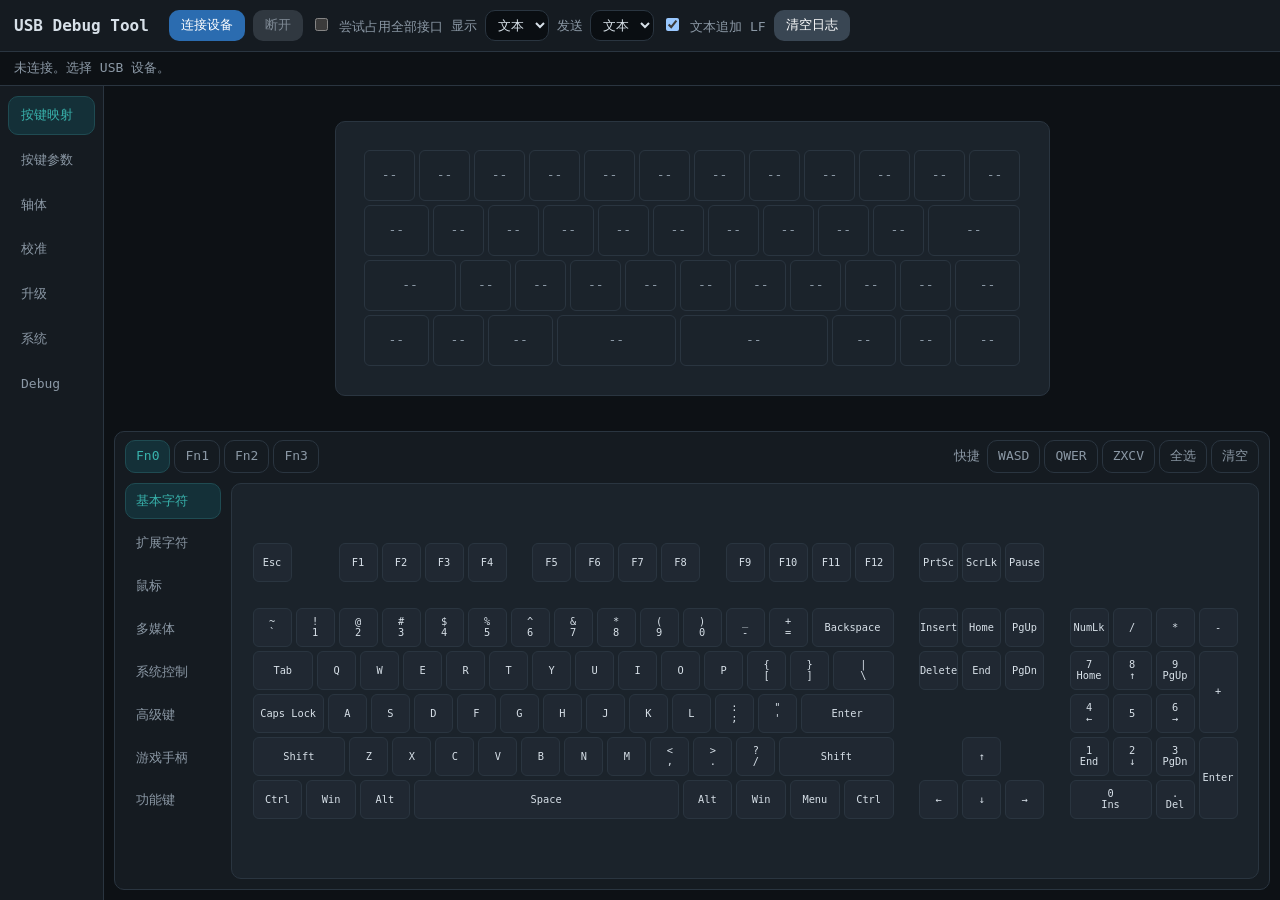
==== commit 3dbebc71: "feat: 优化传感器上报与曲线可视化功能 - 调整传感器上报最大频率至 8000Hz，基于 8kHz 数据帧分频 - 重构传感器上报逻辑，新增 rpt_div、rpt_cnt 变量控制上报节奏 - " ====
--- a/tests/cc/rotcc-web/index.html
+++ b/tests/cc/rotcc-web/index.html
@@ -7,7 +7,7 @@
   <meta http-equiv="Pragma" content="no-cache">
   <meta http-equiv="Expires" content="0">
 <title> USB Debug Tool </title>
-  <link rel="stylesheet" href="./css/app.css?v=1">
+  <link rel="stylesheet" href="./css/app.css?v=2">
 </head>
 <body>
 <header>
@@ -213,7 +213,7 @@
           量程；点击完成校准时保存量程并重新计算触发曲线，停止校准则放弃
           本次采样。自校准是设备上电后的自动校准开关，保存在板载信息里。
           sensor 上报开启后，设备按固定频率把所有按键sensor的数据发到上位机，
-          键盘上会实时显示行程（mm）；点击按键可查看该键最近 5 秒的 dist 曲线，
+          键盘上会实时显示行程（mm）；点击按键可查看该键最近 3 秒的 dist 曲线，
           曲线按下为蓝色、释放为粉红色，状态切换处按下打绿点、释放打红点。
         </div>
         <div class="upgrade-body">
@@ -233,7 +233,7 @@
             <button id="btnSensorRptWrite" class="secondary" disabled>写入上报</button>
             <label>频率
               <input id="numSensorFreq" class="sensor-freq" type="number"
-                     min="1" max="1000" step="1" value="50" disabled> Hz
+                     min="1" max="8000" step="1" value="50" disabled> Hz
             </label>
             <button id="btnSensorFreqWrite" class="secondary" disabled>写入频率</button>
             <span id="calibSensorState" class="muted">sensor 上报未开启</span>
@@ -245,6 +245,13 @@
           <div class="interface-head">
             <strong id="sensorChartTitle" class="grow">sensor 曲线</strong>
             <span id="sensorChartValue" class="muted">选择按键查看 dist</span>
+          </div>
+          <div class="sensor-toolbar">
+            <button id="btnSensorPause" class="secondary" disabled>暂停</button>
+            <button id="btnSensorZoomOut" class="secondary" disabled>缩小</button>
+            <button id="btnSensorZoomIn" class="secondary" disabled>放大</button>
+            <button id="btnSensorReset" class="secondary" disabled>复位</button>
+            <span id="sensorZoomState" class="muted">滚轮缩放 / 拖动平移</span>
           </div>
           <div class="sensor-chart-body">
             <canvas id="sensorChart"></canvas>
@@ -275,7 +282,7 @@
   </main>
 </div>
 
-  <script src="./js/core.js?v=1"></script>
+  <script src="./js/core.js?v=2"></script>
   <script src="./js/protocol/rotgen.js"></script>
   <script src="./js/protocol/rotcc.js?v=1"></script>
   <script src="./js/cc/client.js?v=1"></script>
@@ -283,7 +290,7 @@
   <script src="./js/cc/request.js?v=1"></script>
   <script src="./js/cc/device-info.js"></script>
   <script src="./js/cc/system.js?v=1"></script>
-  <script src="./js/cc/calib.js?v=1"></script>
+  <script src="./js/cc/calib.js?v=11"></script>
   <script src="./js/keymap/data.js?v=1"></script>
   <script src="./js/keymap/picker.js"></script>
   <script src="./js/keymap/keyboard.js?v=1"></script>
@@ -293,6 +300,6 @@
   <script src="./js/ui.js?v=1"></script>
   <script src="./js/interfaces.js?v=1"></script>
   <script src="./js/keymap/layers.js"></script>
-  <script src="./js/app.js?v=1"></script>
+  <script src="./js/app.js?v=2"></script>
 </body>
 </html>
--- a/tests/cc/rotcc-web/css/app.css
+++ b/tests/cc/rotcc-web/css/app.css
@@ -450,6 +450,15 @@
   }
   .sensor-freq { width: 84px; }
   #sensorChartValue { font-size: 12px; }
+  .sensor-toolbar {
+    flex: none;
+    display: flex;
+    align-items: center;
+    gap: 6px;
+    padding: 0 10px 8px;
+  }
+  .sensor-toolbar button { padding: 4px 10px; }
+  #sensorZoomState { margin-left: auto; font-size: 12px; }
   #sensorChart {
     display: block;
     width: 100%;
@@ -457,6 +466,8 @@
     background: #0a0e12;
     border: 1px solid var(--line);
     border-radius: 10px;
+    cursor: crosshair;
+    touch-action: none;
   }
   .keycap .kc-value {
     max-width: 100%;
